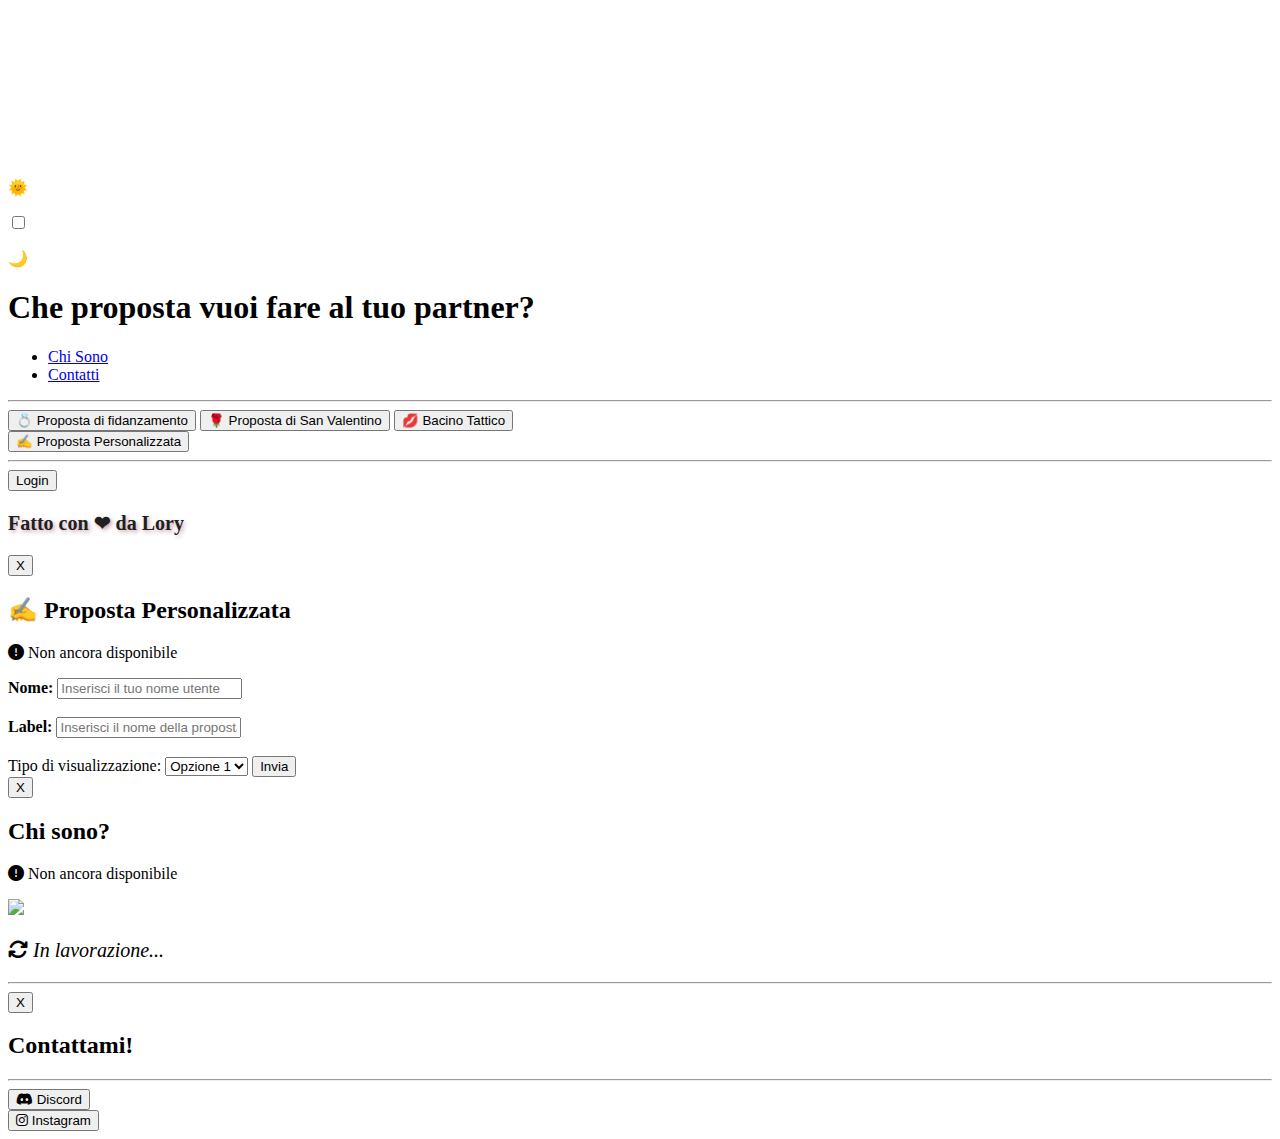
==== codess/index.html @ 783d5f81 "Create index.html" ====
<!DOCTYPE html>
<html lang="en">
<head>
    <link rel="stylesheet" href="styles.css">
    <link href="https://fonts.googleapis.com/css2?family=Indie+Flower&display=swap" rel="stylesheet">
    <link rel="stylesheet" href="https://cdnjs.cloudflare.com/ajax/libs/font-awesome/6.4.2/css/all.min.css">
    <title>Seleziona la proposta</title>
</head>
<body>
    <canvas id="canvas"></canvas>

    <div class="container" id="cont"> 
        <div class="theme-toggle">
            <p>🌞</p>
            <label class="switch">
                <input type="checkbox" id="themeSwitch">
                <span class="slider"></span>
            </label>
            <p>🌙</p>
        </div>

        <h1 class="header_text">Che proposta vuoi fare al tuo partner?</h1>
 
        <nav class="navbar">
            <ul>
                <li><a href="#about" onclick="openForm('about')">Chi Sono</a></li>
                <li><a href="#contact" onclick="openForm('contact')">Contatti</a></li>
            </ul>
        </nav>

        <hr class="line">

        <div id="easterEgg" style="
            display: none;
            text-align: center;
            padding: 20px;
            font-size: 24px;
            color: var(--white);
            border-radius: 10px;
            box-shadow: 0 0 10px var(--cont-dark-bg);
            position: fixed;
            top: 50%;
            left: 50%;
            transform: translate(-50%, -50%);
            z-index: 1000;
        ">
             🩷
        </div>


        <div class="buttons">
            <a href="./uscire_con_me/index.html"><button class="btn">💍 Proposta di fidanzamento</button></a>
            <a href="./valentine/index.html"><button class="btn">🌹 Proposta di San Valentino</button></a>
            <a href="./bacino_tattico/index.html"><button class="btn">💋 Bacino Tattico</button></a>
            
            <div class="button-container">
                <button class="btn" id="customProposalButton" onclick="openForm('formContainer')">
                    ✍ Proposta Personalizzata
                </button>
            </div>
        </div>

        <hr class="line">

        <button class="btn-login" onclick="openForm('login')">Login</button>

        <div class="overlay" id="overlay" onclick="closeForm()"></div>

        <p style="font-weight: bold; font-size: 20px; color: rgb(32, 32, 32); text-align: left; text-shadow: 2px 2px 4px rgba(140, 57, 69, 0.459);">
            Fatto con ❤ da Lory
        </p>
    </div>

    <div class="form-container" id="formContainer">
        <button class="close_form_btn" onclick="closeForm()">X</button>
        <h2>✍ Proposta Personalizzata</h2>
        <p class="warning"><i class="fa-solid fa-exclamation-circle"></i> Non ancora disponibile</p>
        <form> 
            <label for="name"><b>Nome:</b></label>
            <input type="text" placeholder="Inserisci il tuo nome utente" id="name" name="name"><br><br>
            <label for="label"><b>Label:</b></label>
            <input type="text" placeholder="Inserisci il nome della proposta" id="label" name="label"><br><br>

            <label for="selection">Tipo di visualizzazione:</label>
            <select id="selection" name="scelta" onchange="selectOption()">
                <option value="opzione1">Opzione 1</option>
                <option value="opzione2">Opzione 2</option>
                <option value="opzione3">Opzione 3</option>
            </select>

            <button class="btn" type="submit">Invia</button>
        </form>
    </div>

    <div class="form-container" id="about">
        <button class="close_form_btn" onclick="closeForm()">X</button>
        <h2>Chi sono?</h2>
        <p class="warning"><i class="fa-solid fa-exclamation-circle"></i> Non ancora disponibile</p>

        <div class="about_pfp">
            <img src="./images/468225397_1578214156116889_5412639678344073687_n.jpg">
        </div>
        <p style="justify-content: left; text-align: left; font-size: 20px;"><i class="fa fa-refresh fa-spin"></i> <i>In lavorazione...</i></p>
        
        <hr class="line">
    </div>

    <div class="form-container" id="contact">
        <button class="close_form_btn" onclick="closeForm()">X</button>
        <h2>Contattami!</h2>

        <hr class="line">

        <div class="discord">
            <a href="https://www.discord.gg/7pJKCFYf6K">
                <button class="btn"><i class="fa-brands fa-discord"></i> Discord</button>
            </a>
        </div>

        <div class="discord">
            <a href="https://www.instagram.com/lorenzo_loriga">
                <button class="btn"><i class="fa-brands fa-instagram"></i> Instagram</button>
            </a>
        </div>
    </div>

    <div class="form-container" id="login" style="
    display: none;
    position: fixed;
    top: 50%;
    left: 50%;
    transform: translate(-50%, -50%) scale(0.8);
    text-align: center;
    background-color: var(--color2);
    padding: 40px;
    border-radius: 20px;
    border: 3px solid var(--login-btn-bg-2);
    box-shadow: 0 8px 20px var(--login-btn-box-shadow);
    max-width: 400px;
    width: 90%;
    z-index: 1001;
    opacity: 0;
    transition: opacity 0.5s ease, transform 0.5s ease;
    ">
        <button class="close_form_btn" onclick="closeForm()" style="
        
    position: absolute;
    text-align: right;
    display: flex;
    align-items: center;
    gap: 10px;
    padding: 4px 10px;
    font-size: 20px;
    border: 2px solid var(--login-btn-bg-2);
    border-radius: 10px;
    cursor: pointer;
    transition: all 0.3s ease;
    background-color: var(--login-btn-bg-2);
    color: var(--white);
    font-family: 'Indie Flower', cursive;
    box-shadow: 0 4px 10px var(--login-btn-box-shadow);
        ">X</button>

            <h2>Accedi al sito</h2>

            <div class="social-buttons">
                <button><i class="fa-brands fa-google"></i></button>
                <button><i class="fa-brands fa-discord"></i></button>
            </div>

            <button class="btn" id="showFormBtn">Registrati con l'email</button>

            <form class="login-form" id="registrationForm">
                <h2>Accedi al tuo account</h2>
                <p class="warning"><i class="fa-solid fa-exclamation-circle"></i> Non ancora disponibile</p>
            
                <label for="nome"><b>Nome:</b></label>
                <input type="text" placeholder="Inserisci il tuo nome" id="nome" name="nome" required>
            
                <label for="email"><b>Email:</b></label>
                <input type="email" placeholder="Inserisci la tua email" id="email" name="email" required>
            
                <label for="password"><b>Password:</b></label>
                <div class="password-container">
                    <input type="password" placeholder="Inserisci la tua password" id="password" name="password" required>
                    <i class="fa fa-eye" id="togglePassword"></i>
                </div>
            
                <button class="btn" type="submit">Accedi</button>
            
                <div class="forgot-password">
                    <a href="#">Hai dimenticato la password?</a>
                </div>
            </form>
    </div>

    <script src="./change_theme.js"></script>
    <script src="./animation.js"></script>
    <script src="./functions.js"></script>
    <script src="./handler.js"></script>
    <script src="./easter.js"></script>
</body>
</html>
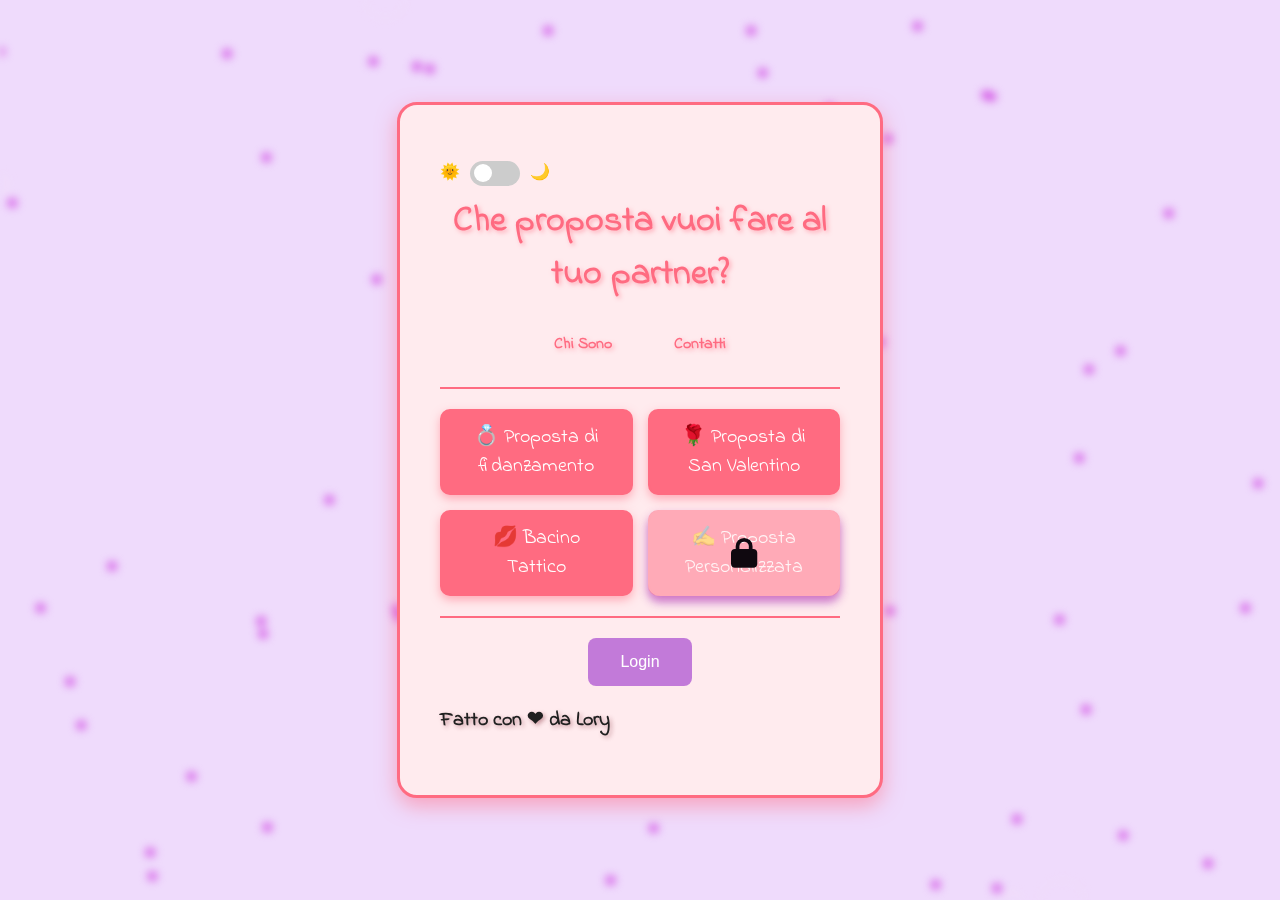
==== commit 1ef95143: "Update index.html" ====
--- a/codess/index.html
+++ b/codess/index.html
@@ -49,7 +49,7 @@
 
 
         <div class="buttons">
-            <a href="./uscire_con_me/index.html"><button class="btn">💍 Proposta di fidanzamento</button></a>
+            <a href="./proposta_fidanzamento/index.html"><button class="btn">💍 Proposta di fidanzamento</button></a>
             <a href="./valentine/index.html"><button class="btn">🌹 Proposta di San Valentino</button></a>
             <a href="./bacino_tattico/index.html"><button class="btn">💋 Bacino Tattico</button></a>
             
--- a/codess/styles.css
+++ b/codess/styles.css
@@ -0,0 +1,527 @@
+@import url(./variables.css);
+
+body {
+    margin: 0;
+    padding: 0;
+    display: flex;
+    justify-content: center;
+    align-items: center;
+    height: 100vh;
+    background-color: var(--light-bg);
+    font-family: 'Indie Flower', cursive;
+    overflow: hidden;
+    transition: 0.5s;
+}
+
+.dark-mode {
+    background-color: var(--dark-bg);
+    transition: 0.5s;
+}
+
+.theme-toggle {
+    position: absolute;
+    text-align: left;
+    display: flex;
+    align-items: center;
+    gap: 10px;
+}
+
+.switch {
+    position: relative;
+    display: inline-block;
+    width: 50px;
+    height: 25px;
+}
+
+.switch input {
+    opacity: 0;
+    width: 0;
+    height: 0;
+}
+
+.slider {
+    position: absolute;
+    cursor: pointer;
+    top: 0;
+    left: 0;
+    right: 0;
+    bottom: 0;
+    background-color: var(--cont-bg);
+    transition: 0.4s;
+    border-radius: 25px;
+}
+
+.slider::before {
+    position: absolute;
+    content: "";
+    height: 18px;
+    width: 18px;
+    left: 4px;
+    bottom: 3.5px;
+    background-color: var(--white);
+    transition: 0.4s;
+    border-radius: 50%;
+}
+
+input:checked + .slider {
+    background-color: var(--color1);
+}
+
+input:checked + .slider::before {
+    transform: translateX(24px);
+}
+
+input {
+    width: 100%;
+    padding: 10px;
+    margin: 10px 0;
+    border: 2px solid var(--color1);
+    background-color: var(--white);
+    font-family: 'Indie Flower', cursive;
+    font-size: 18px;
+    border-radius: 8px;
+    outline: none;
+    transition: 0.3s;
+}
+
+input:focus {
+    border-color: var(--color1);
+    box-shadow: 0 0 5px var(--box-shadow);
+}
+
+.container {
+    text-align: center;
+    background-color: var(--color2);
+    padding: 40px;
+    border-radius: 20px;
+    border: 3px solid var(--color1);
+    box-shadow: 0 8px 20px var(--box-shadow);
+    max-width: 400px;
+    width: 90%;
+}
+
+.header_text {
+    font-size: 36px;
+    font-weight: bold;
+    color: var(--color1);
+    margin-top: 50px;
+    margin-bottom: 20px;
+    text-shadow: 2px 2px 4px var(--box-shadow);
+}
+
+.line {
+    border: none;
+    height: 2px;
+    background-color: var(--color1);
+    margin: 20px 0;
+}
+
+.gif_container img {
+    max-width: 100%;
+    height: auto;
+    border-radius: 10px;
+    margin-bottom: 20px;
+}
+
+.buttons {
+    margin-top: 20px;
+    display: grid;
+    grid-template-columns: repeat(2, 1fr);
+    gap: 15px;
+    justify-content: center;
+    max-width: 400px;
+    margin-left: auto;
+    margin-right: auto;
+}
+
+.discord {
+    margin-top: 20px;
+    display: flex;
+    justify-content: center;
+    gap: 15px;
+}
+
+.btn {
+    padding: 12px 24px;
+    font-size: 20px;
+    border: 2px solid var(--color1);
+    border-radius: 10px;
+    cursor: pointer;
+    transition: all 0.3s ease;
+    background-color: var(--color1);
+    color: var(--white);
+    font-family: 'Indie Flower', cursive;
+    box-shadow: 0 4px 10px var(--box-shadow);
+}
+
+.btn:hover {
+    background-color: var(--white);
+    color: var(--color1);
+    transform: translateY(-2px);
+    box-shadow: 0 6px 15px var(--box-shadow);
+}
+
+.btn:disabled {
+    pointer-events: none;
+    opacity: 0.5;
+    cursor: not-allowed;
+}
+
+.btn:disabled:hover {
+    background-color: inherit;
+    color: inherit;
+    transform: none;
+}
+
+.btn i {
+    font-size: 18px;
+}
+
+.btn-login {
+    background-color: var(--login-btn-bg-1);
+    color: var(--white);
+    border: none;
+    padding: 15px 32px;
+    text-align: center;
+    text-decoration: none;
+    display: inline-block;
+    font-size: 16px;
+    border-radius: 8px;
+    cursor: pointer;
+    transition: 0.3s ease;
+}
+
+.btn-login:hover {
+    background-color: var(--login-btn-bg-2);
+    transform: translateY(-3px);
+    box-shadow: 0 0 10px var(--login-btn-box-shadow);
+    transition: 0.3s ease;
+}
+
+.btn-login:focus {
+    outline: none;
+    box-shadow: 0 0 10px var(--login-btn-box-shadow);
+    transition: 0.3s ease;
+}
+
+.btn-login:disabled {
+    background-color: var(--cont-bg);
+    color: var(--white);
+    cursor: not-allowed;
+    transform: none;
+    transition: 0.3s ease;
+}
+
+#noButton {
+    background-color: var(--color1);
+    border-color: var(--color1);
+}
+
+#noButton:hover {
+    background-color: var(--white);
+    color: var(--color1);
+}
+
+@keyframes wiggle {
+    0% { transform: rotate(0deg); }
+    25% { transform: rotate(-5deg); }
+    50% { transform: rotate(5deg); }
+    75% { transform: rotate(-5deg); }
+    100% { transform: rotate(0deg); }
+}
+
+.wiggle {
+    animation: wiggle 0.5s ease-in-out;
+}
+
+@keyframes heartFade {
+    0% { opacity: 1; transform: scale(1); }
+    100% { opacity: 0; transform: scale(1.5); }
+}
+
+.heart {
+    position: absolute;
+    width: 20px;
+    height: 20px;
+    background-color: transparent;
+    transform: translate(-50%, -50%);
+    animation: heartFade 1s ease-out forwards;
+    background-color: var(--color1);
+    border-radius: 50%;
+}
+
+.next_to {
+    display: grid;
+    align-items: center; 
+    grid-template-columns: 1fr 1fr 1fr;
+    column-gap: 5px;
+}
+
+.overlay {
+    display: none;
+    position: fixed;
+    top: 0;
+    left: 0;
+    width: 100%;
+    height: 100%;
+    backdrop-filter: blur(10px);
+    background: var(--cont-dark-bg);
+    z-index: 1000;
+}
+
+.form-container {
+    display: none;
+    position: fixed;
+    top: 50%;
+    left: 50%;
+    transform: translate(-50%, -50%) scale(0.8);
+    text-align: center;
+    background-color: var(--color2);
+    padding: 40px;
+    border-radius: 20px;
+    border: 3px solid var(--color1);
+    box-shadow: 0 8px 20px var(--box-shadow);
+    max-width: 400px;
+    width: 90%;
+    z-index: 1001;
+    opacity: 0;
+    transition: opacity 0.5s ease, transform 0.5s ease;
+}
+
+.close_form_btn {
+    position: absolute;
+    text-align: right;
+    display: flex;
+    align-items: center;
+    gap: 10px;
+    padding: 4px 10px;
+    font-size: 20px;
+    border: 2px solid var(--color1);
+    border-radius: 10px;
+    cursor: pointer;
+    transition: all 0.3s ease;
+    background-color: var(--color1);
+    color: var(--white);
+    font-family: 'Indie Flower', cursive;
+    box-shadow: 0 4px 10px var(--box-shadow);
+}
+
+canvas {
+    position: fixed;
+    top: 0;
+    left: 0;
+    width: 100%;
+    height: 100%;
+    z-index: -1;
+    filter: blur(4px);
+}
+
+.navbar {
+    background-color: transparent;
+    padding: 5px;
+    transition: 0.3s ease;
+}
+  
+.navbar ul {
+    list-style-type: none;
+    margin: 0;
+    padding: 0;
+    text-align: center;
+    transition: 0.3s ease;
+}
+  
+.navbar li {
+    display: inline;
+    margin: 0 15px;
+    transition: 0.3s ease;
+}
+  
+.navbar a {
+    color: var(--color1);
+    text-shadow: 2px 2px 4px var(--box-shadow);
+    text-decoration: none;
+    font-size: 16px;
+    font-weight: bold;
+    padding: 6px 14px;
+    display: inline-block;
+    transition: 0.3s ease;
+}
+  
+.navbar a:hover {
+    background-color: var(--white);
+    color: var(--color1);
+    border-radius: 5px;
+    transform: translateY(-2px);
+    box-shadow: 0 6px 15px var(--box-shadow);
+    transition: 0.3s ease;
+}
+
+.warning {
+    color: var(--color-red);
+    font-weight: bold;
+    text-decoration: underline;
+}
+
+.about_pfp {
+    align-items: center;
+    text-align: center;
+    justify-content: center;
+}
+
+.about_pfp img {
+    border-radius: 100px;
+}
+
+.button-container {
+    box-shadow: 0 6px 10px var(--login-btn-bg-1);
+    border-radius: 12px;
+    position: relative;
+    display: inline-block;
+}
+
+.lock-icon {
+    position: absolute;
+    top: 50%;
+    left: 50%;
+    transform: translate(-50%, -50%);
+    font-size: 30px;
+    color: var(--dark-bg);
+    display: none;
+}
+
+.login-form {
+    display: none;
+    background-color: var(--color2);
+    border-radius: 8px;
+    box-shadow: 0 4px 10px var(--login-btn-bg-1);
+    padding: 30px;
+    width: 300px;
+    margin: 50px auto;
+    text-align: center;
+    transition: 0.5s ease;
+}
+
+.login-form h2 {
+    font-size: 24px;
+    margin-bottom: 20px;
+    color: var(--login-color-gray);
+    transition: 0.5s ease;
+}
+
+.login-form input[type="text"],
+.login-form input[type="email"],
+.login-form input[type="password"] {
+    width: 100%;
+    padding: 12px;
+    margin: 10px 0 20px 0;
+    border: 1px solid var(--cont-bg);
+    border-radius: 5px;
+    box-sizing: border-box;
+    font-size: 16px;
+    transition: 0.5s ease;
+}
+
+.login-form input[type="text"]:hover,
+.login-form input[type="email"]:hover,
+.login-form input[type="password"]:hover {
+    border-color: var(--login-input-border);
+    transition: 0.5s ease;
+}
+
+.login-form input[type="text"]:focus,
+.login-form input[type="email"]:focus,
+.login-form input[type="password"]:focus {
+    border-color: var(--login-input-border);
+    box-shadow: 0 8px 20px var(--login-input-border);
+    transition: 0.5s ease;
+}
+
+.login-form .btn {
+    background-color: var(--login-btn-bg-1);
+    color: var(--white);
+    border: none;
+    padding: 12px;
+    width: 100%;
+    border-radius: 5px;
+    cursor: pointer;
+    font-size: 16px;
+    transition: 0.3s ease;
+}
+
+.login-form .btn:hover {
+    background-color: var(--login-btn-bg-2);
+    box-shadow: 0 8px 20px var(--login-input-border);
+    transition: 0.3s ease;
+}
+
+.login-form .forgot-password {
+    margin-top: 10px;
+    transition: 0.5s ease;
+}
+
+.login-form .forgot-password a {
+    color: var(--login-btn-bg-2);
+    text-decoration: none;
+    font-size: 14px;
+    transition: 0.5s ease;
+}
+
+.login-form .forgot-password a:hover {
+    text-decoration: underline;
+    transition: 0.5s ease;
+}
+
+.password-container {
+    position: relative;
+    width: 100%;
+}
+
+.password-container input[type="password"] {
+    width: 100%;
+    padding: 12px;
+    margin: 10px 0 20px 0;
+    border: 1px solid var(--cont-bg);
+    border-radius: 5px;
+    box-sizing: border-box;
+    font-size: 16px;
+}
+
+.password-container i {
+    position: absolute;
+    top: 50%;
+    right: 10px;
+    transform: translateY(-50%);
+    font-size: 18px;
+    color: var(--login-input-color);
+}
+
+.password-container i:hover {
+    color: var(--login-btn-bg-2);
+}
+
+.forgot-password {
+    text-align: center;
+    margin-top: 10px;
+}
+
+.social-buttons {
+    display: flex;
+    justify-content: center;
+    gap: 20px;
+    margin-bottom: 15px;
+}
+
+.social-buttons button {
+    border: none;
+    background: none;
+    cursor: pointer;
+    font-size: 24px;
+}
+
+.social-buttons i {
+    transition: transform 0.2s ease-in-out;
+}
+
+.social-buttons i:hover {
+    transform: scale(1.2);
+}
